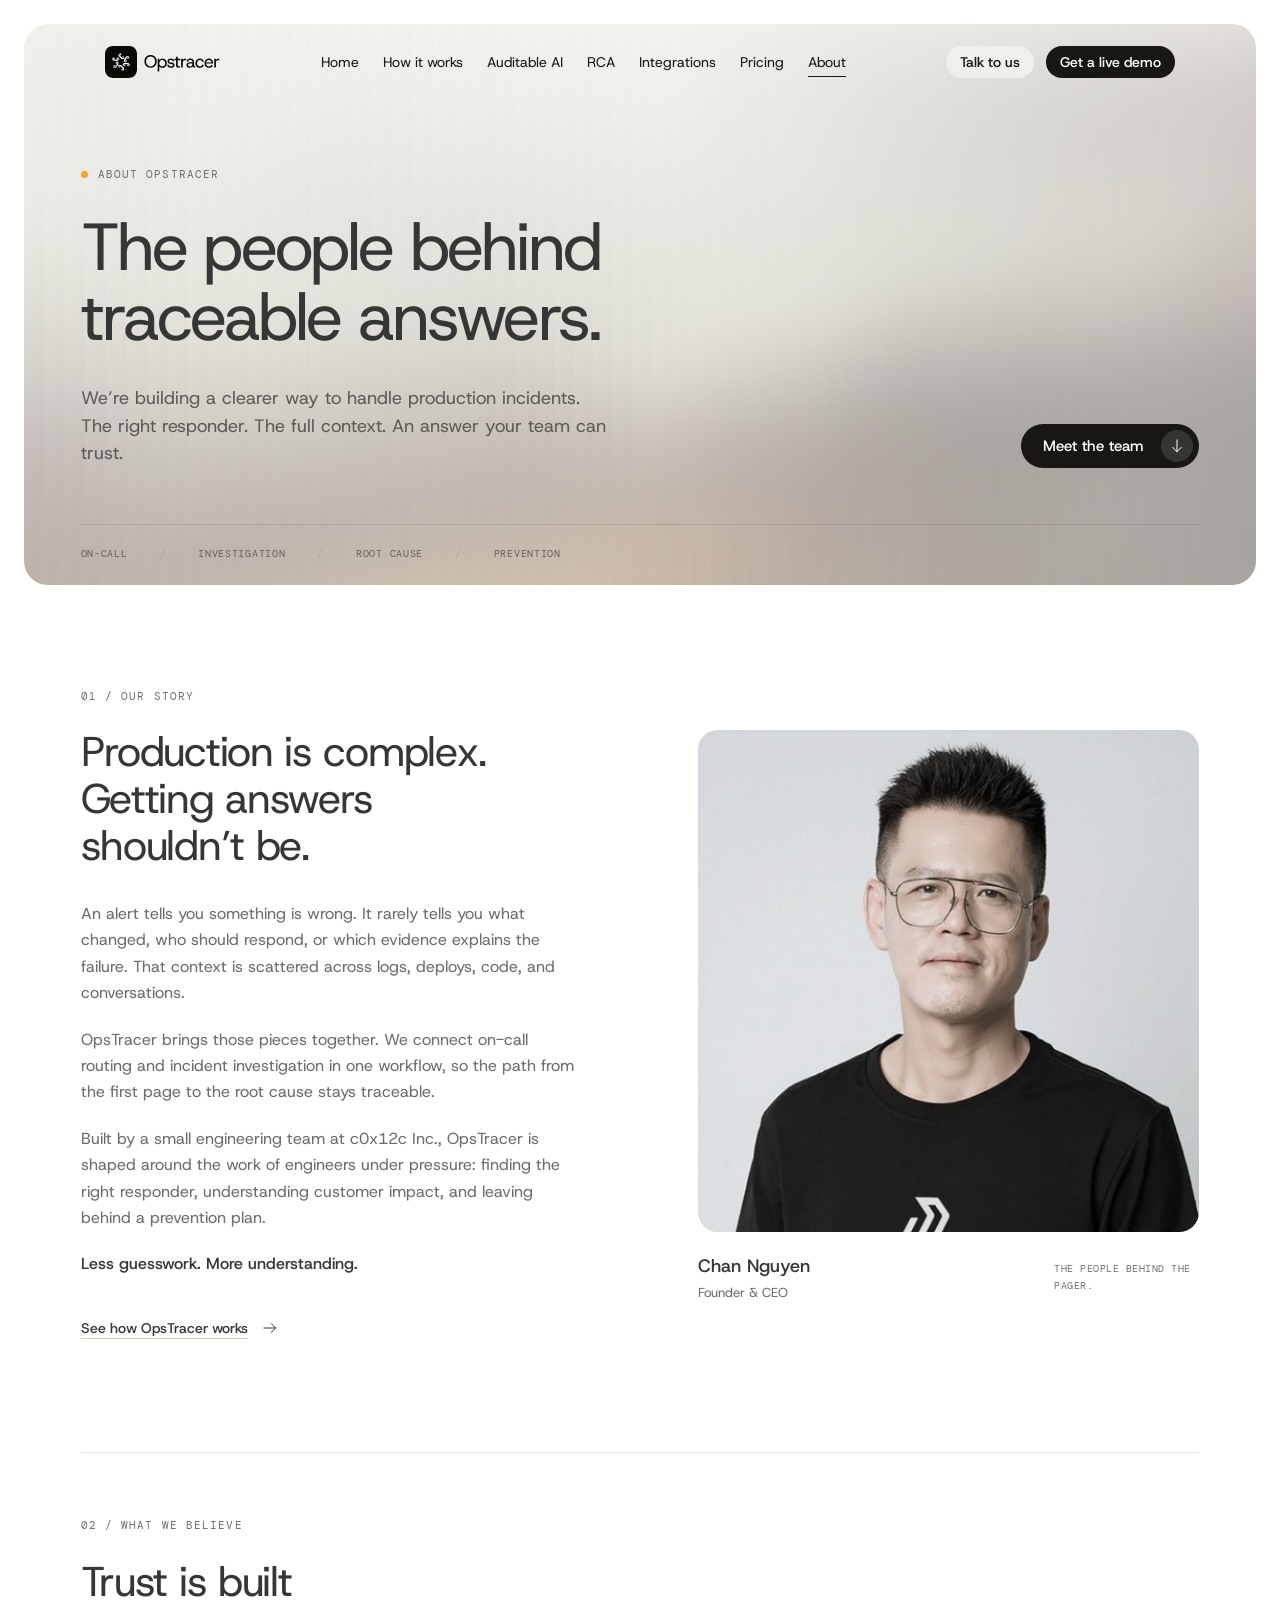
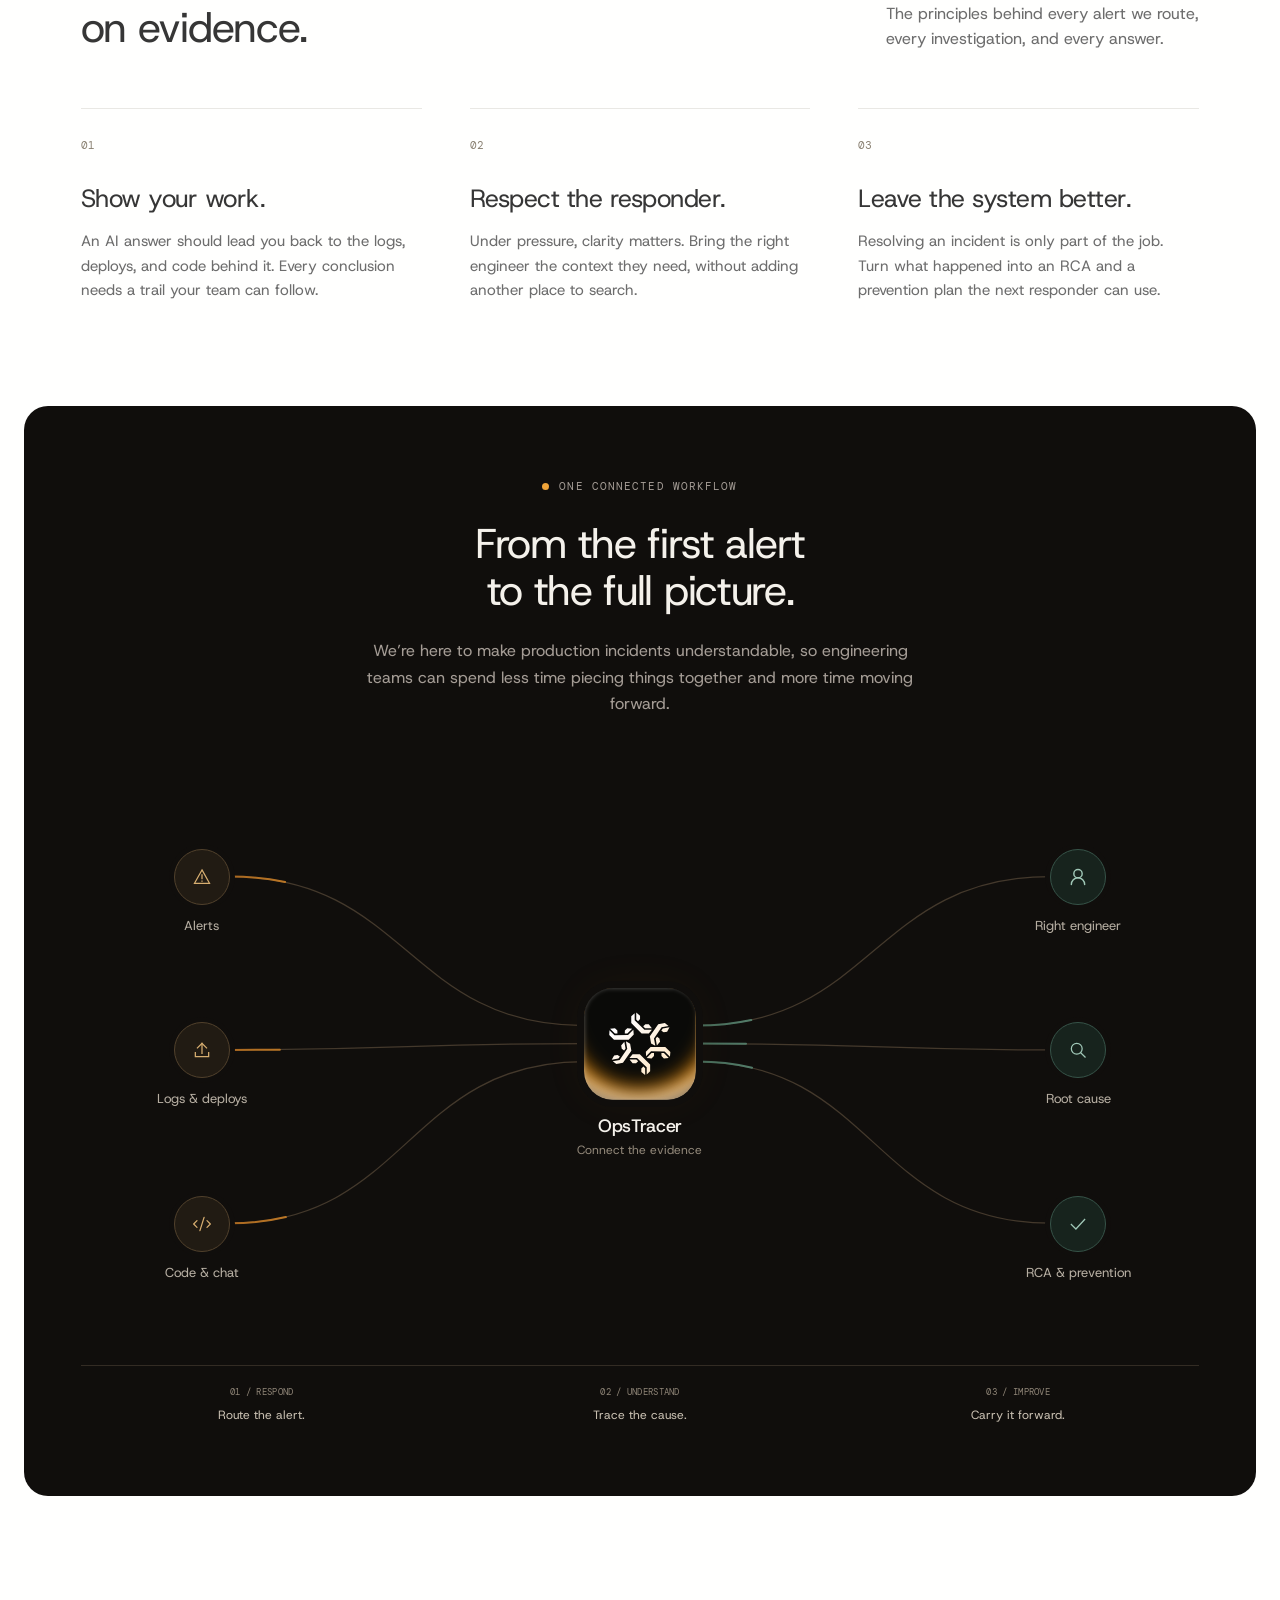
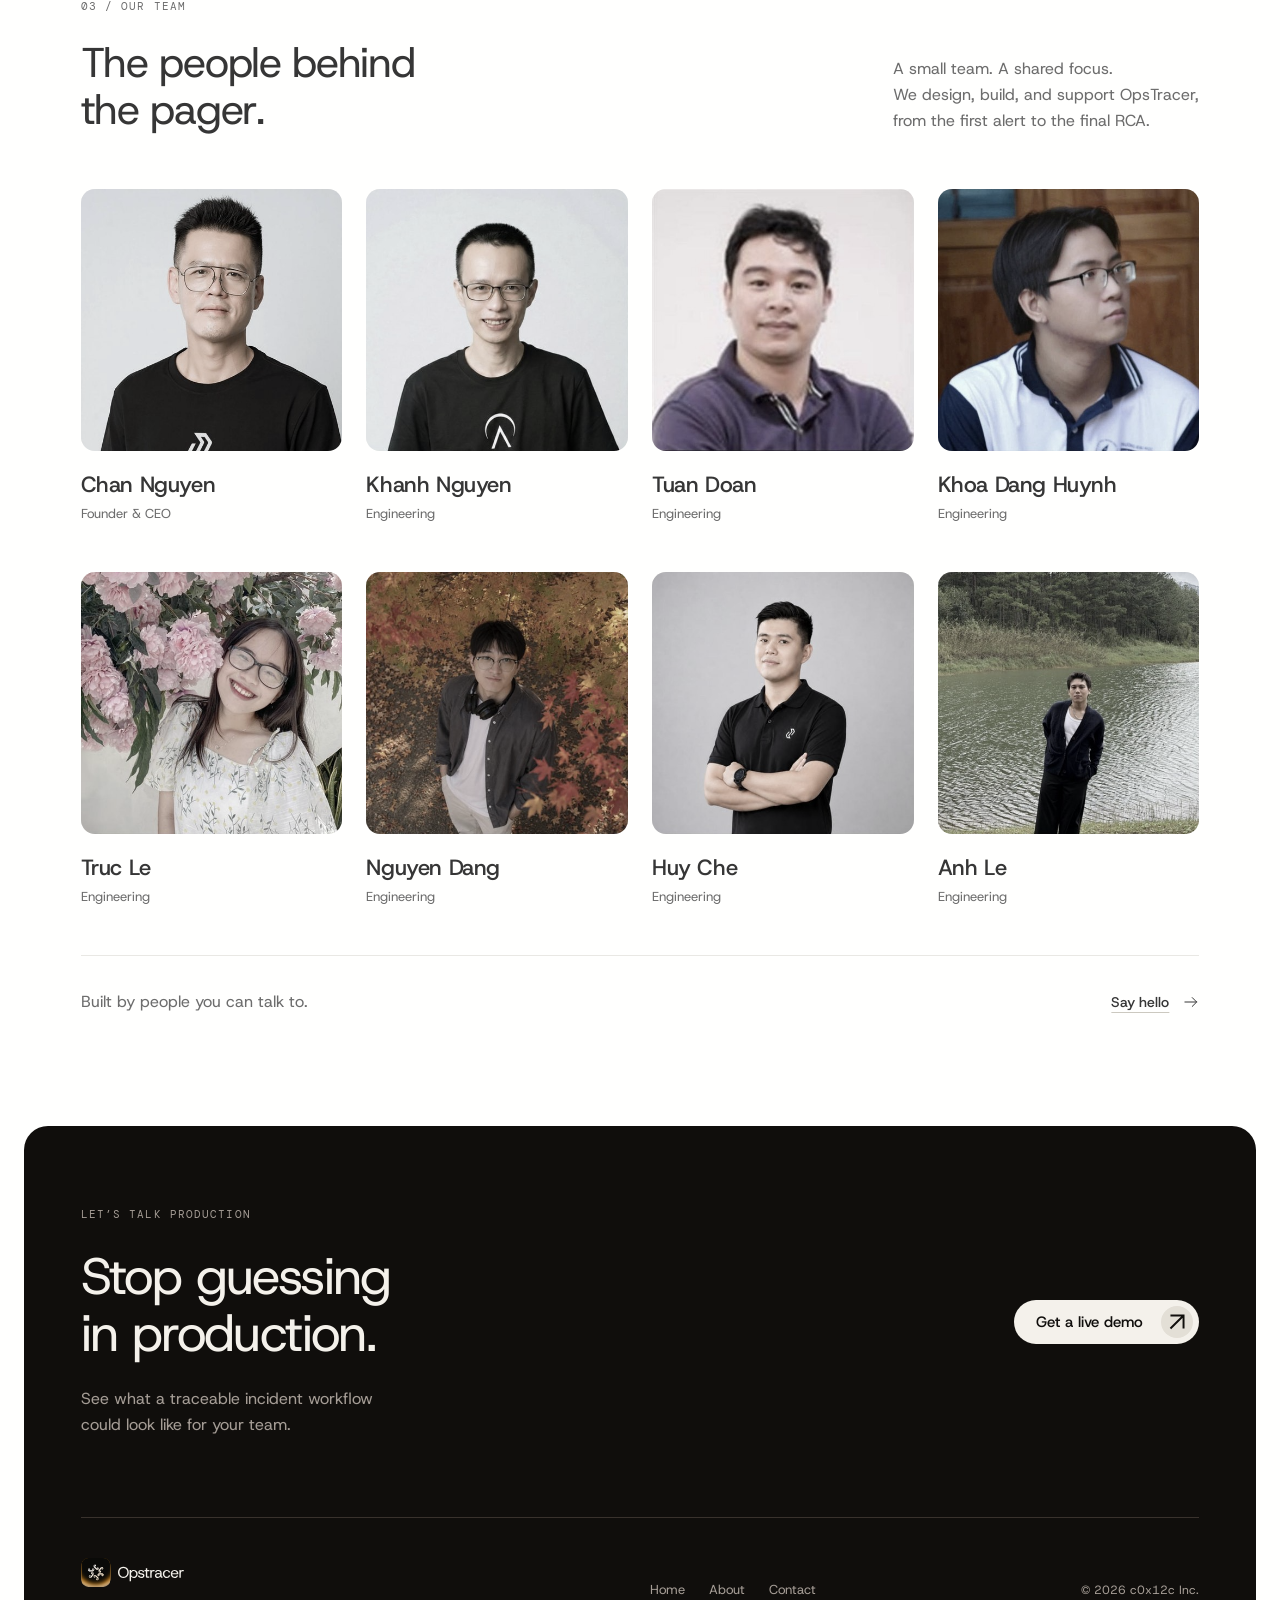
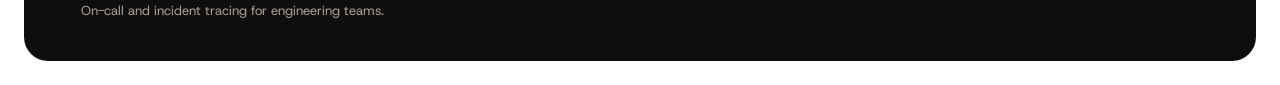
==== about/index.html @ b1f637d2 "Add about us page" ====
<!doctype html>
<html lang="en">
<head>
  <meta charset="utf-8">
  <meta name="viewport" content="width=device-width, initial-scale=1">
  <title>About OpsTracer — The people behind traceable answers</title>
  <meta name="description" content="Meet the team building OpsTracer. We bring on-call, incident investigation, and evidence-backed root cause analysis into one traceable workflow.">
  <meta name="theme-color" content="#f4f3ef">
  <link rel="icon" href="../favicon.ico" sizes="any">
  <link rel="apple-touch-icon" href="../assets/favicon-180.png">
  <link rel="preload" href="../assets/fonts/HostGrotesk-Regular.woff2" as="font" type="font/woff2" crossorigin>
  <link rel="preload" href="../assets/fonts/HostGrotesk-Medium.woff2" as="font" type="font/woff2" crossorigin>
  <link rel="stylesheet" href="../assets/about.css">
  <script src="../assets/about.js" defer></script>
</head>
<body>
  <a class="skip-link" href="#main">Skip to content</a>
  <header class="nav">
    <a class="nav-logo" href="../" aria-label="OpsTracer home"><img src="../assets/figma/logo.svg" alt="OpsTracer" width="115" height="32"></a>
    <nav class="nav-links" id="primary-navigation" aria-label="Primary">
      <a href="../">Home</a>
      <a href="../#pillars">How it works</a>
      <a href="../#audit">Auditable AI</a>
      <a href="../#evidence">RCA</a>
      <a href="../#integrations">Integrations</a>
      <a href="../#pricing">Pricing</a>
      <a href="./" aria-current="page">About</a>
    </nav>
    <div class="nav-actions">
      <a class="button button-small button-secondary nav-contact" href="mailto:hello@opstracer.ai">Talk to us</a>
      <a class="button button-small button-primary" href="https://calendly.com/channguyen" target="_blank" rel="noopener">Get a live demo</a>
      <button class="menu-toggle" type="button" aria-label="Open navigation" aria-expanded="false" aria-controls="primary-navigation"><span class="icon icon-menu" aria-hidden="true"></span></button>
    </div>
  </header>

  <main id="main">
    <section class="about-hero" aria-labelledby="hero-heading">
      <div class="hero-content container">
        <p class="eyebrow"><span class="signal-dot" aria-hidden="true"></span> About OpsTracer</p>
        <h1 id="hero-heading">The people behind<br>traceable answers.</h1>
        <div class="hero-bottom">
          <p>We’re building a clearer way to handle production incidents. The right responder. The full context. An answer your team can trust.</p>
          <a class="button button-primary button-arrow" href="#team">Meet the team<span class="arrow-disc"><span class="icon icon-arrow-down" aria-hidden="true"></span></span></a>
        </div>
        <div class="hero-index" aria-label="Our focus"><span>On-call</span><span>Investigation</span><span>Root cause</span><span>Prevention</span></div>
      </div>
    </section>

    <section class="story container" id="story" aria-labelledby="story-heading">
      <div class="story-copy">
        <p class="eyebrow">01 / Our story</p>
        <h2 id="story-heading">Production is complex.<br> Getting answers<br> shouldn’t be.</h2>
        <div class="prose">
          <p>An alert tells you something is wrong. It rarely tells you what changed, who should respond, or which evidence explains the failure. That context is scattered across logs, deploys, code, and conversations.</p>
          <p>OpsTracer brings those pieces together. We connect on-call routing and incident investigation in one workflow, so the path from the first page to the root cause stays traceable.</p>
          <p>Built by a small engineering team at <span class="company-name">c0x12c Inc.</span>, OpsTracer is shaped around the work of engineers under pressure: finding the right responder, understanding customer impact, and leaving behind a prevention plan.</p>
          <p class="story-signoff">Less guesswork. More understanding.</p>
        </div>
        <a class="text-link" href="../#pillars">See how OpsTracer works<span class="icon icon-arrow-right" aria-hidden="true"></span></a>
      </div>
      <figure class="founder">
        <div class="founder-image"><img src="../assets/team/chan-nguyen.jpg" alt="Chan Nguyen, founder and CEO of OpsTracer" width="480" height="480" decoding="async"></div>
        <figcaption><div><strong>Chan Nguyen</strong><span>Founder &amp; CEO</span></div><span class="founder-label">The people behind the pager.</span></figcaption>
      </figure>
    </section>

    <section class="beliefs container" aria-labelledby="beliefs-heading">
      <div class="section-heading">
        <div><p class="eyebrow">02 / What we believe</p><h2 id="beliefs-heading">Trust is built<br>on evidence.</h2></div>
        <p>The principles behind every alert we route,<br class="desktop-break"> every investigation, and every answer.</p>
      </div>
      <ol class="principles">
        <li><span class="principle-number">01</span><h3>Show your work.</h3><p>An AI answer should lead you back to the logs, deploys, and code behind it. Every conclusion needs a trail your team can follow.</p></li>
        <li><span class="principle-number">02</span><h3>Respect the responder.</h3><p>Under pressure, clarity matters. Bring the right engineer the context they need, without adding another place to search.</p></li>
        <li><span class="principle-number">03</span><h3>Leave the system better.</h3><p>Resolving an incident is only part of the job. Turn what happened into an RCA and a prevention plan the next responder can use.</p></li>
      </ol>
    </section>

    <section class="mission" id="workflow" aria-labelledby="mission-heading">
      <div class="mission-inner container">
        <div class="mission-copy"><p class="eyebrow"><span class="signal-dot" aria-hidden="true"></span> One connected workflow</p><h2 id="mission-heading">From the first alert<br>to the full picture.</h2><p>We’re here to make production incidents understandable, so engineering teams can spend less time piecing things together and more time moving forward.</p></div>
        <figure class="beam-diagram" aria-label="Signals flow through OpsTracer to the right engineer, root cause, and prevention plan">
          <div class="beam-network">
            <svg class="beam-connections" viewBox="0 0 420 320" preserveAspectRatio="none" fill="none" aria-hidden="true">
              <defs><linearGradient id="beam-amber"><stop stop-color="#a96820"/><stop offset=".65" stop-color="#f0a439"/><stop offset="1" stop-color="#ffe1ab"/></linearGradient><linearGradient id="beam-green"><stop stop-color="#436857"/><stop offset=".65" stop-color="#86bca3"/><stop offset="1" stop-color="#c1e4d4"/></linearGradient></defs>
              <g class="beam-paths"><path class="beam-line" d="M55 54 C132 54 132 142 166 142"/><path class="beam-line" d="M55 160 H166"/><path class="beam-line" d="M55 266 C132 266 132 178 166 178"/><path class="beam-line" d="M254 142 C288 142 288 54 365 54"/><path class="beam-line" d="M254 160 H365"/><path class="beam-line" d="M254 178 C288 178 288 266 365 266"/></g>
            </svg>
            <div class="beam-endpoint beam-input beam-row-1"><span class="beam-node" data-beam-node="alert"><span class="icon icon-alert" aria-hidden="true"></span></span><span>Alerts</span></div>
            <div class="beam-endpoint beam-input beam-row-2"><span class="beam-node" data-beam-node="evidence"><span class="icon icon-deploy" aria-hidden="true"></span></span><span>Logs &amp; deploys</span></div>
            <div class="beam-endpoint beam-input beam-row-3"><span class="beam-node" data-beam-node="context"><span class="icon icon-code" aria-hidden="true"></span></span><span>Code &amp; chat</span></div>
            <div class="beam-hub"><img data-beam-node="hub" src="../assets/vertical.svg" alt="" width="88" height="88"><span>OpsTracer</span><small>Connect the evidence</small></div>
            <div class="beam-endpoint beam-output beam-row-1"><span class="beam-node" data-beam-node="responder"><span class="icon icon-responder" aria-hidden="true"></span></span><span>Right engineer</span></div>
            <div class="beam-endpoint beam-output beam-row-2"><span class="beam-node" data-beam-node="cause"><span class="icon icon-search" aria-hidden="true"></span></span><span>Root cause</span></div>
            <div class="beam-endpoint beam-output beam-row-3"><span class="beam-node" data-beam-node="prevention"><span class="icon icon-check" aria-hidden="true"></span></span><span>RCA &amp; prevention</span></div>
          </div>
          <figcaption class="beam-caption"><span><small>01 / Respond</small>Route the alert.</span><span><small>02 / Understand</small>Trace the cause.</span><span><small>03 / Improve</small>Carry it forward.</span></figcaption>
        </figure>
      </div>
    </section>

    <section class="team container" id="team" aria-labelledby="team-heading">
      <div class="section-heading">
        <div><p class="eyebrow">03 / Our team</p><h2 id="team-heading">The people behind<br>the pager.</h2></div>
        <p>A small team. A shared focus.<br>We design, build, and support OpsTracer,<br class="desktop-break"> from the first alert to the final RCA.</p>
      </div>
      <ul class="team-grid">
        <li class="teammate"><div class="portrait"><img src="../assets/team/chan-nguyen.jpg" alt="Chan Nguyen" width="480" height="480" loading="lazy" decoding="async"></div><h3>Chan Nguyen</h3><p>Founder &amp; CEO</p></li>
        <li class="teammate"><div class="portrait"><img src="../assets/team/khanh-nguyen.jpg" alt="Khanh Nguyen" width="480" height="480" loading="lazy" decoding="async"></div><h3>Khanh Nguyen</h3><p>Engineering</p></li>
        <li class="teammate"><div class="portrait"><img src="../assets/team/tuan-doan.jpg" alt="Tuan Doan" width="480" height="480" loading="lazy" decoding="async"></div><h3>Tuan Doan</h3><p>Engineering</p></li>
        <li class="teammate"><div class="portrait"><img src="../assets/team/khoa-dang-huynh.jpg" alt="Khoa Dang Huynh" width="480" height="480" loading="lazy" decoding="async"></div><h3>Khoa Dang Huynh</h3><p>Engineering</p></li>
        <li class="teammate"><div class="portrait"><img src="../assets/team/truc-le.jpg" alt="Truc Le" width="480" height="480" loading="lazy" decoding="async"></div><h3>Truc Le</h3><p>Engineering</p></li>
        <li class="teammate"><div class="portrait"><img src="../assets/team/nguyen-dang.jpg" alt="Nguyen Dang" width="480" height="480" loading="lazy" decoding="async"></div><h3>Nguyen Dang</h3><p>Engineering</p></li>
        <li class="teammate"><div class="portrait"><img src="../assets/team/huy-che.jpg" alt="Huy Che" width="480" height="480" loading="lazy" decoding="async"></div><h3>Huy Che</h3><p>Engineering</p></li>
        <li class="teammate"><div class="portrait"><img src="../assets/team/anh-le.jpg" alt="Anh Le" width="480" height="480" loading="lazy" decoding="async"></div><h3>Anh Le</h3><p>Engineering</p></li>
      </ul>
      <div class="team-note"><p>Built by people you can talk to.</p><a class="text-link" href="mailto:hello@opstracer.ai">Say hello<span class="icon icon-arrow-right" aria-hidden="true"></span></a></div>
    </section>

    <div class="end">
      <section class="cta container" aria-labelledby="cta-heading"><div><p class="eyebrow">Let’s talk production</p><h2 id="cta-heading">Stop guessing<br>in production.</h2><p>See what a traceable incident workflow<br class="desktop-break"> could look like for your team.</p></div><a class="button button-light button-arrow" href="https://calendly.com/channguyen" target="_blank" rel="noopener">Get a live demo<span class="arrow-disc"><span class="icon icon-arrow-diagonal" aria-hidden="true"></span></span></a></section>
      <footer class="footer container"><div class="footer-brand"><a href="../" aria-label="OpsTracer home"><img src="../assets/logo-horizontal.svg" alt="OpsTracer" width="104" height="29" loading="lazy"></a><p>On-call and incident tracing for engineering teams.</p></div><nav aria-label="Footer"><a href="../">Home</a><a href="./" aria-current="page">About</a><a href="mailto:hello@opstracer.ai">Contact</a></nav><p class="copyright">&copy; 2026 <span class="company-name">c0x12c Inc.</span></p></footer>
    </div>
  </main>
</body>
</html>
---- assets/about.css ----
@font-face{font-family:"Host Grotesk";src:url(fonts/HostGrotesk-Regular.woff2) format("woff2");font-weight:400;font-display:swap}
@font-face{font-family:"Host Grotesk";src:url(fonts/HostGrotesk-Medium.woff2) format("woff2");font-weight:500;font-display:swap}
@font-face{font-family:"Host Grotesk";src:url(fonts/HostGrotesk-SemiBold.woff2) format("woff2");font-weight:600 700;font-display:swap}
@font-face{font-family:"DM Mono";src:url(fonts/DMMono-Regular.woff2) format("woff2");font-weight:400;font-display:swap}
:root{--ink:#181714;--text:#363636;--muted:#6d6d6d;--line:#e9e8e4;--paper:#fffffe;--warm:#f4f3ef;--amber:#f0a439;--dark:#100e0c;--dark-line:#39322d;--dark-text:#f4f1eb;--dark-muted:#a49c95;--sans:"Host Grotesk",system-ui,sans-serif;--mono:"DM Mono",ui-monospace,monospace;--space-sm:16px;--space-md:24px;--space-lg:48px;--space-section:clamp(80px,8vw,144px);--gutter:clamp(24px,6.3vw,120px)}
*,*::before,*::after{box-sizing:border-box}
html{scroll-behavior:smooth;scroll-padding-top:112px;-webkit-text-size-adjust:100%}
body{margin:0;background:var(--paper);color:var(--text);font-family:var(--sans);-webkit-font-smoothing:antialiased}
h1,h2,h3,p,ul,ol,figure{margin:0;padding:0}
ul,ol{list-style:none}
a{color:inherit;text-decoration:none}
button{font:inherit;color:inherit;cursor:pointer}
img{display:block;max-width:100%}
::selection{background:#f8d498;color:var(--ink)}
:focus-visible{outline:2px solid var(--amber);outline-offset:4px}
.skip-link{position:fixed;z-index:100;top:8px;left:24px;padding:12px 20px;background:var(--paper);transform:translateY(-180%)}
.skip-link:focus{transform:none}
.container{width:min(1512px,calc(100% - var(--gutter)*2));margin-inline:auto}
.nav{position:fixed;z-index:50;top:31px;left:0;right:0;height:62px;padding:15px max(8.177vw,calc((100vw - 1606px)/2));display:flex;align-items:center;justify-content:space-between;gap:24px;border-bottom:1px solid transparent;transition:top .3s,background-color .3s,border-color .3s}
.nav.is-scrolled{top:0;background:rgba(255,255,254,.95);border-color:var(--line)}
.nav-logo{flex-shrink:0}
.nav-logo img{width:115px;height:32px}
.nav-links{display:flex;align-items:center;gap:24px;white-space:nowrap;font-size:14px;color:var(--ink)}
.nav-links a{position:relative;padding-block:8px}
.nav-links a::after{content:"";position:absolute;left:0;right:0;bottom:2px;height:1px;background:currentColor;transform:scaleX(0);transform-origin:left;transition:transform .2s}
.nav-links a:hover::after,.nav-links a[aria-current]::after{transform:scaleX(1)}
.nav-actions{display:flex;align-items:center;gap:12px}
.button{display:inline-flex;align-items:center;justify-content:center;min-height:44px;padding:0 22px;border-radius:100px;font-size:15px;font-weight:500;white-space:nowrap;transition:background-color .2s,color .2s}
.button-small{min-height:32px;padding:8px 14px;font-size:14px;line-height:1}
.button-primary{background:var(--ink);color:var(--paper)}
.button-primary:hover{background:#393731}
.button-secondary{background:#f0efeb;color:var(--ink)}
.button-secondary:hover{background:#e3e1db}
.button-light{background:var(--dark-text);color:var(--dark)}
.button-light:hover{background:#e2dcd0}
.button-arrow{gap:18px;padding:6px 6px 6px 22px}
.arrow-disc{display:grid;place-items:center;width:32px;height:32px;border-radius:50%;background:rgba(255,255,254,.13)}
.button-light .arrow-disc{background:#e3dfd6}
.icon{display:inline-block;width:16px;height:16px;background:currentColor;mask:var(--icon) center/contain no-repeat;flex-shrink:0}
.icon-arrow-down{--icon:url(icons/arrow-down.svg)}
.icon-arrow-right{--icon:url(icons/arrow-right.svg)}
.icon-arrow-diagonal{--icon:url(figma/arrow-up-right.svg)}
.icon-menu{--icon:url(icons/menu.svg)}
.icon-close{--icon:url(icons/close.svg)}
.icon-alert{--icon:url(icons/alert.svg)}
.icon-search{--icon:url(icons/search.svg)}
.icon-check{--icon:url(icons/check.svg)}
.icon-replay{--icon:url(figma/pl-retry.svg)}
.icon-logs{--icon:url(figma/p2-logs.svg)}
.icon-deploy{--icon:url(icons/deploy.svg)}
.icon-code{--icon:url(figma/p2-code.svg)}
.icon-chat{--icon:url(icons/chat.svg)}
.menu-toggle{display:none;border:1px solid var(--line);background:var(--paper);border-radius:50%;width:40px;height:40px;align-items:center;justify-content:center}
.about-hero{position:relative;isolation:isolate;margin:24px 24px 0;border-radius:24px;overflow:hidden;background:var(--warm)}
.about-hero::before{content:"";position:absolute;inset:0;z-index:-1;background:url(figma/hero-bg.jpg) center 65%/cover no-repeat;opacity:.38}
.hero-content{width:min(1512px,calc(100% - (var(--gutter) - 24px)*2));padding-top:clamp(142px,11vw,200px)}
.eyebrow{display:flex;align-items:center;gap:10px;font:400 11px/1.6 var(--mono);letter-spacing:1.1px;text-transform:uppercase;color:var(--muted)}
.signal-dot{width:7px;height:7px;border-radius:50%;background:var(--amber);flex-shrink:0}
h1{margin-top:28px;font-size:clamp(48px,5.2vw,86px);font-weight:400;line-height:1.06;letter-spacing:-2.8px;color:var(--text)}
.hero-bottom{display:flex;align-items:flex-end;justify-content:space-between;gap:48px;margin-top:32px;padding-bottom:56px}
.hero-bottom>p{max-width:535px;font-size:18px;line-height:1.55;color:#5c5b56}
.hero-index{display:flex;gap:32px;padding:22px 0 24px;border-top:1px solid rgba(70,66,58,.14);font:400 10px/1.4 var(--mono);letter-spacing:.7px;text-transform:uppercase;color:#62615a}
.hero-index span+span::before{content:"/";margin-right:32px;color:#aaa79f}
h2{font-size:clamp(36px,3.25vw,55px);font-weight:400;line-height:1.12;letter-spacing:-1.3px;color:var(--text)}
.story{display:grid;grid-template-columns:1fr 1fr;align-items:start;gap:clamp(48px,9vw,164px);padding-block:var(--space-section)}
.story h2{margin-top:24px}
.prose{display:flex;flex-direction:column;gap:20px;margin-top:32px;max-width:55ch;font-size:16px;line-height:1.65;color:var(--muted)}
.company-name{font-variant-ligatures:none;font-feature-settings:"calt" 0,"liga" 0}
.prose .story-signoff{color:var(--text);font-weight:500}
.text-link{display:inline-flex;align-items:center;gap:14px;font-size:14px;font-weight:500;min-height:44px;text-decoration:underline;text-underline-offset:5px;text-decoration-color:#ccc9c0;transition:text-decoration-color .2s}
.text-link:hover{text-decoration-color:var(--ink)}
.story-copy>.text-link{margin-top:28px}
.founder{padding-top:42px}
.founder-image{position:relative;aspect-ratio:1;border-radius:20px;overflow:hidden;background:#e7e8e5}
.founder-image img{width:100%;height:100%;object-fit:cover;filter:saturate(.6)}
.founder figcaption{display:flex;align-items:center;justify-content:space-between;gap:20px;margin-top:22px}
.founder strong{display:block;font-size:18px;font-weight:500}
.founder figcaption div>span{display:block;margin-top:6px;font-size:13px;color:var(--muted)}
.founder-label{max-width:145px;font:400 10px/1.7 var(--mono);text-transform:uppercase;letter-spacing:.5px;color:var(--muted)}
.beliefs{padding-bottom:var(--space-section);border-top:1px solid var(--line);padding-top:64px}
.section-heading{display:flex;align-items:flex-end;justify-content:space-between;gap:48px}
.section-heading h2{margin-top:24px}
.section-heading>p{max-width:420px;font-size:16px;line-height:1.6;color:var(--muted)}
.principles{display:grid;grid-template-columns:repeat(3,minmax(0,1fr));gap:48px;margin-top:56px}
.principles li{border-top:1px solid var(--line);padding-top:24px}
.principle-number{font:400 11px/1.4 var(--mono);color:#8a8172}
.principles h3{margin-top:28px;font-size:25px;font-weight:400;letter-spacing:-.5px}
.principles p{margin-top:14px;max-width:36ch;font-size:15px;line-height:1.65;color:var(--muted)}
.mission{margin:0 24px;border-radius:24px;background:var(--dark);color:var(--dark-text);overflow:hidden}
.mission-inner{width:min(1512px,calc(100% - (var(--gutter) - 24px)*2));display:grid;grid-template-columns:minmax(0,1fr);justify-items:center;gap:48px;padding-block:72px}
.mission-copy{width:min(100%,640px);text-align:center}
.mission .eyebrow{justify-content:center;color:var(--dark-muted)}
.mission h2{margin-top:26px;color:var(--dark-text)}
.mission-copy>p:last-child{margin:24px auto 0;max-width:58ch;font-size:16px;line-height:1.65;color:var(--dark-muted)}
/* Connected signal paths, inspired by the Animated Beam layout. */
.icon-responder{--icon:url(figma/pl-user-2.svg)}
.beam-diagram{width:100%;min-width:0;margin:0 auto}
.beam-network{position:relative;isolation:isolate;display:grid;grid-template-columns:.65fr 1.7fr .65fr;grid-template-rows:repeat(3,1fr);align-items:center;height:600px;padding-block:40px}
.beam-connections{position:absolute;inset:0;width:100%;height:100%;z-index:-1;overflow:visible}
.beam-line{stroke:#44392c;stroke-width:1.25;vector-effect:non-scaling-stroke}
.beam-flow{stroke:url(#beam-amber);stroke-width:2;stroke-linecap:round;stroke-dasharray:14 86;vector-effect:non-scaling-stroke;animation:beam-travel 5s linear infinite;animation-play-state:paused}
.beam-flow.is-output{stroke:url(#beam-green)}
.beam-diagram.is-running .beam-flow{animation-play-state:running}
.beam-endpoint{display:flex;flex-direction:column;align-items:center;gap:12px;min-width:0;font-size:13px;line-height:1.4;color:#b6aea2;text-align:center;position:relative}
.beam-input{grid-column:1}.beam-output{grid-column:3}.beam-row-1{grid-row:1}.beam-row-2{grid-row:2}.beam-row-3{grid-row:3}
.beam-node{display:grid;place-items:center;width:56px;height:56px;border:1px solid #51412c;border-radius:50%;background:#211b13;color:#d7ae70;box-shadow:0 0 0 5px var(--dark)}
.beam-node .icon{width:20px;height:20px}
.beam-output .beam-node{border-color:#365348;background:#17231d;color:#a0c8b7}
.beam-hub{grid-column:2;grid-row:2;display:flex;flex-direction:column;align-items:center;position:relative;text-align:center;align-self:center;transform:translateY(8px)}
.beam-hub img{width:112px;height:112px;border-radius:29px;box-shadow:0 0 0 7px var(--dark),0 0 45px #bf721012}
.beam-hub>span{margin-top:14px;font-size:18px;font-weight:500;letter-spacing:-.3px;color:var(--dark-text)}
.beam-hub small{margin-top:4px;font-size:12px;line-height:1.4;color:#8f8577}
.beam-caption{display:grid;grid-template-columns:repeat(3,1fr);gap:16px;padding-top:20px;border-top:1px solid #332c24;font-size:12px;line-height:1.5;text-align:center;color:#c7beb0}
.beam-caption small{display:block;margin-bottom:7px;font:400 9px/1.4 var(--mono);text-transform:uppercase;letter-spacing:.3px;color:#8f8577}
@keyframes beam-travel{from{stroke-dashoffset:100}to{stroke-dashoffset:0}}

.team{padding-block:var(--space-section)}
.team-grid{display:grid;grid-template-columns:repeat(4,minmax(0,1fr));gap:48px 24px;margin-top:56px}
.portrait{aspect-ratio:1;overflow:hidden;border-radius:14px;background:var(--warm)}
.portrait img{width:100%;height:100%;object-fit:cover;filter:saturate(.55);transition:transform .6s cubic-bezier(.22,1,.36,1),filter .4s}
.teammate h3{margin-top:20px;font-size:22px;line-height:1.25;font-weight:500;letter-spacing:-.4px}
.teammate p{margin-top:6px;font-size:13px;line-height:1.5;color:var(--muted)}
@media(hover:hover){.teammate:hover img{transform:scale(1.035);filter:saturate(1)}}
.team-note{margin-top:48px;padding-top:24px;border-top:1px solid var(--line);display:flex;align-items:center;justify-content:space-between;font-size:16px;color:var(--muted)}
.team-note .text-link{color:var(--text)}
.end{margin:0 24px 24px;border-radius:24px;overflow:hidden;background:var(--dark)}
.end .container{width:min(1512px,calc(100% - (var(--gutter) - 24px)*2))}
.cta{display:flex;align-items:center;justify-content:space-between;gap:48px;padding-block:80px;color:var(--dark-text)}
.cta .eyebrow{color:var(--dark-muted)}
.cta h2{margin-top:24px;font-size:clamp(40px,4vw,65px);color:var(--dark-text);letter-spacing:-1.6px}
.cta p:last-child{margin-top:24px;color:var(--dark-muted);font-size:16px;line-height:1.6}
.footer{display:flex;align-items:center;justify-content:space-between;gap:32px;padding-block:40px;border-top:1px solid var(--dark-line);color:var(--dark-muted)}
.footer-brand p{margin-top:14px;font-size:13px;line-height:1.5}
.footer nav{display:flex;gap:24px;font-size:13px}
.footer nav a:hover{color:var(--dark-text)}
.copyright{font-size:12px;white-space:nowrap}
@media(min-width:1500px){.nav-links{position:absolute;left:50%;transform:translateX(-50%)}}
@media(max-width:1199px){.nav{padding-inline:var(--gutter)}.nav-links{gap:16px;font-size:13px}.nav-contact{display:none}.story{gap:48px}.founder-label{display:none}}
@media(max-width:999px){.nav{top:24px}.menu-toggle{display:flex}.nav-links{display:none;position:absolute;top:70px;left:var(--gutter);right:var(--gutter);padding:20px;background:var(--paper);border:1px solid var(--line);border-radius:18px;align-items:stretch;gap:0;box-shadow:0 16px 32px #18171412}.nav-links.is-open{display:flex;flex-direction:column}.nav-links a{padding:13px 8px;font-size:16px}.nav-links a::after{display:none}.nav-links a[aria-current]{color:#935113}.principles{gap:24px}.mission-inner{gap:40px}.team-grid{grid-template-columns:repeat(3,minmax(0,1fr))}.footer{flex-wrap:wrap}.footer-brand{flex:1 1 55%}}
@media(max-width:700px){:root{--gutter:24px;--space-section:72px}html{scroll-padding-top:90px}.about-hero,.mission,.end{margin-inline:12px;border-radius:20px}.about-hero{margin-top:12px}.hero-content,.end .container{width:calc(100% - 40px)}.nav{top:12px;height:64px;padding-inline:32px;gap:12px}.nav-logo img{width:104px;height:auto}.nav-actions{gap:8px}.nav .button{font-size:12px;min-height:36px;padding-inline:12px}.menu-toggle{width:36px;height:36px}.nav-links{left:20px;right:20px}.hero-content{padding-top:130px}.eyebrow{font-size:10px;letter-spacing:.7px}h1{font-size:clamp(40px,9.7vw,66px);letter-spacing:-1.6px;margin-top:24px}.hero-bottom{flex-direction:column;align-items:flex-start;gap:28px;margin-top:24px;padding-bottom:36px}.hero-bottom>p{font-size:16px}.hero-index{gap:12px;justify-content:space-between;flex-wrap:wrap;font-size:9px;letter-spacing:0;padding-block:18px}.hero-index span+span::before{display:none}.story{grid-template-columns:1fr;gap:36px}.story h2 br{display:none}.story h2{max-width:17ch}.prose{margin-top:24px}.founder{padding-top:0;max-width:480px;width:100%}.founder-label{display:block}.founder figcaption{margin-top:16px}.beliefs{padding-top:40px}.section-heading{flex-direction:column;align-items:flex-start;gap:24px}.section-heading h2{margin-top:20px}.desktop-break{display:none}.principles{grid-template-columns:1fr;gap:32px;margin-top:32px}.principles li{display:grid;grid-template-columns:28px 1fr;gap:12px 16px;padding-top:24px}.principle-number{padding-top:7px}.principles h3{margin-top:0;font-size:24px}.principles p{grid-column:2;margin-top:0;max-width:48ch}.mission-inner{width:calc(100% - 24px);grid-template-columns:1fr;gap:40px;padding-block:48px}.mission h2{margin-top:22px}.mission-copy>p:last-child{max-width:48ch}.beam-network{grid-template-columns:1fr 1.1fr 1fr;height:310px;padding-block:24px}.beam-node{width:42px;height:42px}.beam-hub img{width:76px;height:76px;border-radius:20px}.beam-hub>span{margin-top:12px;font-size:15px}.beam-hub small{max-width:9ch;font-size:10px}.beam-endpoint{gap:10px;font-size:10px}.beam-caption{gap:10px;font-size:11px}.beam-caption small{font-size:8px;letter-spacing:0}.team-grid{grid-template-columns:repeat(2,minmax(0,1fr));gap:32px 16px;margin-top:32px}.portrait{border-radius:10px}.teammate h3{font-size:18px;margin-top:14px}.teammate p{font-size:12px}.team-note{margin-top:32px;font-size:14px;gap:16px}.cta{flex-direction:column;align-items:flex-start;gap:32px;padding-block:48px}.cta h2{font-size:44px}.footer{align-items:flex-start;padding-block:32px;gap:24px}.footer-brand{flex-basis:100%}.footer nav{gap:20px}.copyright{margin-left:auto}.end{margin-bottom:12px}}
@media(max-width:359px){.nav{padding-inline:24px}.nav-logo img{width:90px}.nav .button{padding-inline:10px;font-size:11px}.beam-node{width:36px;height:36px}.beam-node .icon{width:17px;height:17px}.beam-hub img{width:64px;height:64px;border-radius:17px}.beam-endpoint{font-size:9px}.beam-hub>span{font-size:13px}.beam-caption{font-size:10px}.team-grid{gap:24px 12px}.teammate h3{font-size:16px}.copyright{margin-left:0}}
@media(prefers-reduced-motion:reduce){html{scroll-behavior:auto}*,*::before,*::after{animation:none!important;transition:none!important}.teammate:hover img{transform:none}.beam-flow{display:none}}
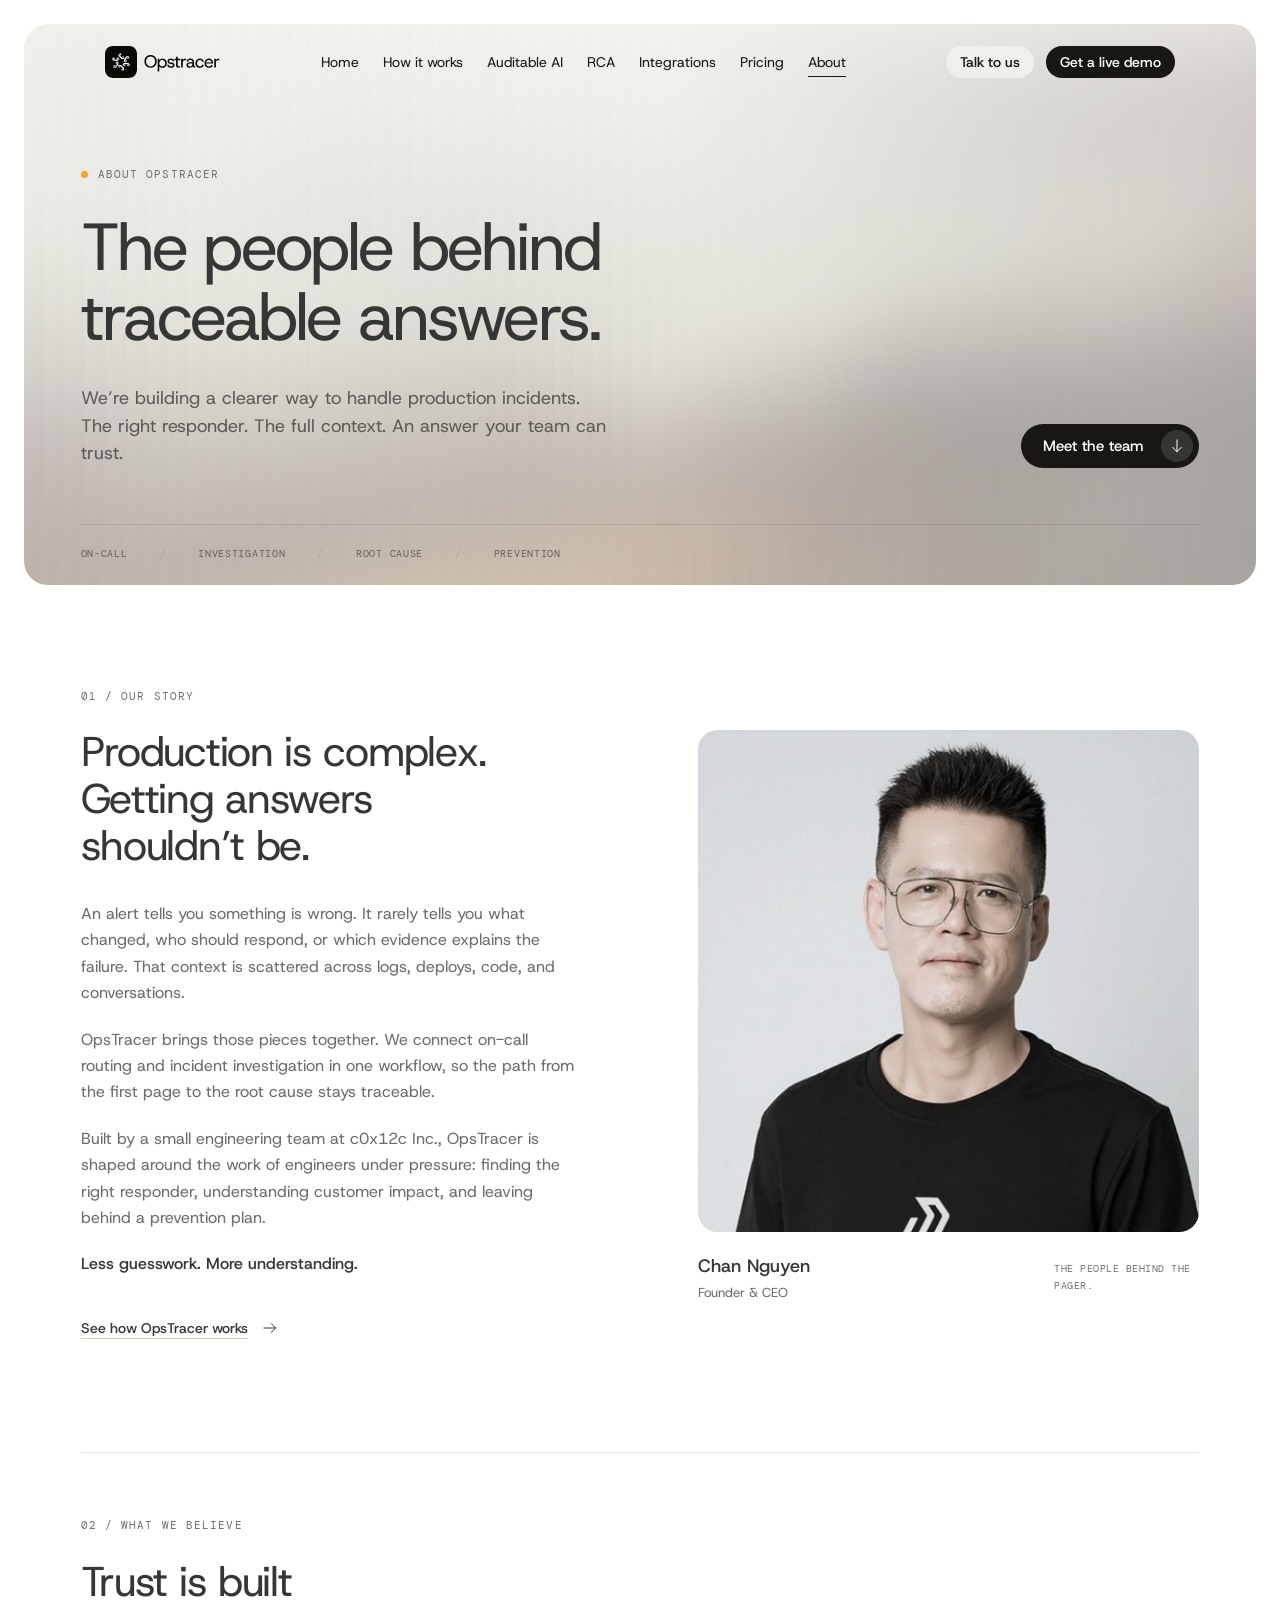
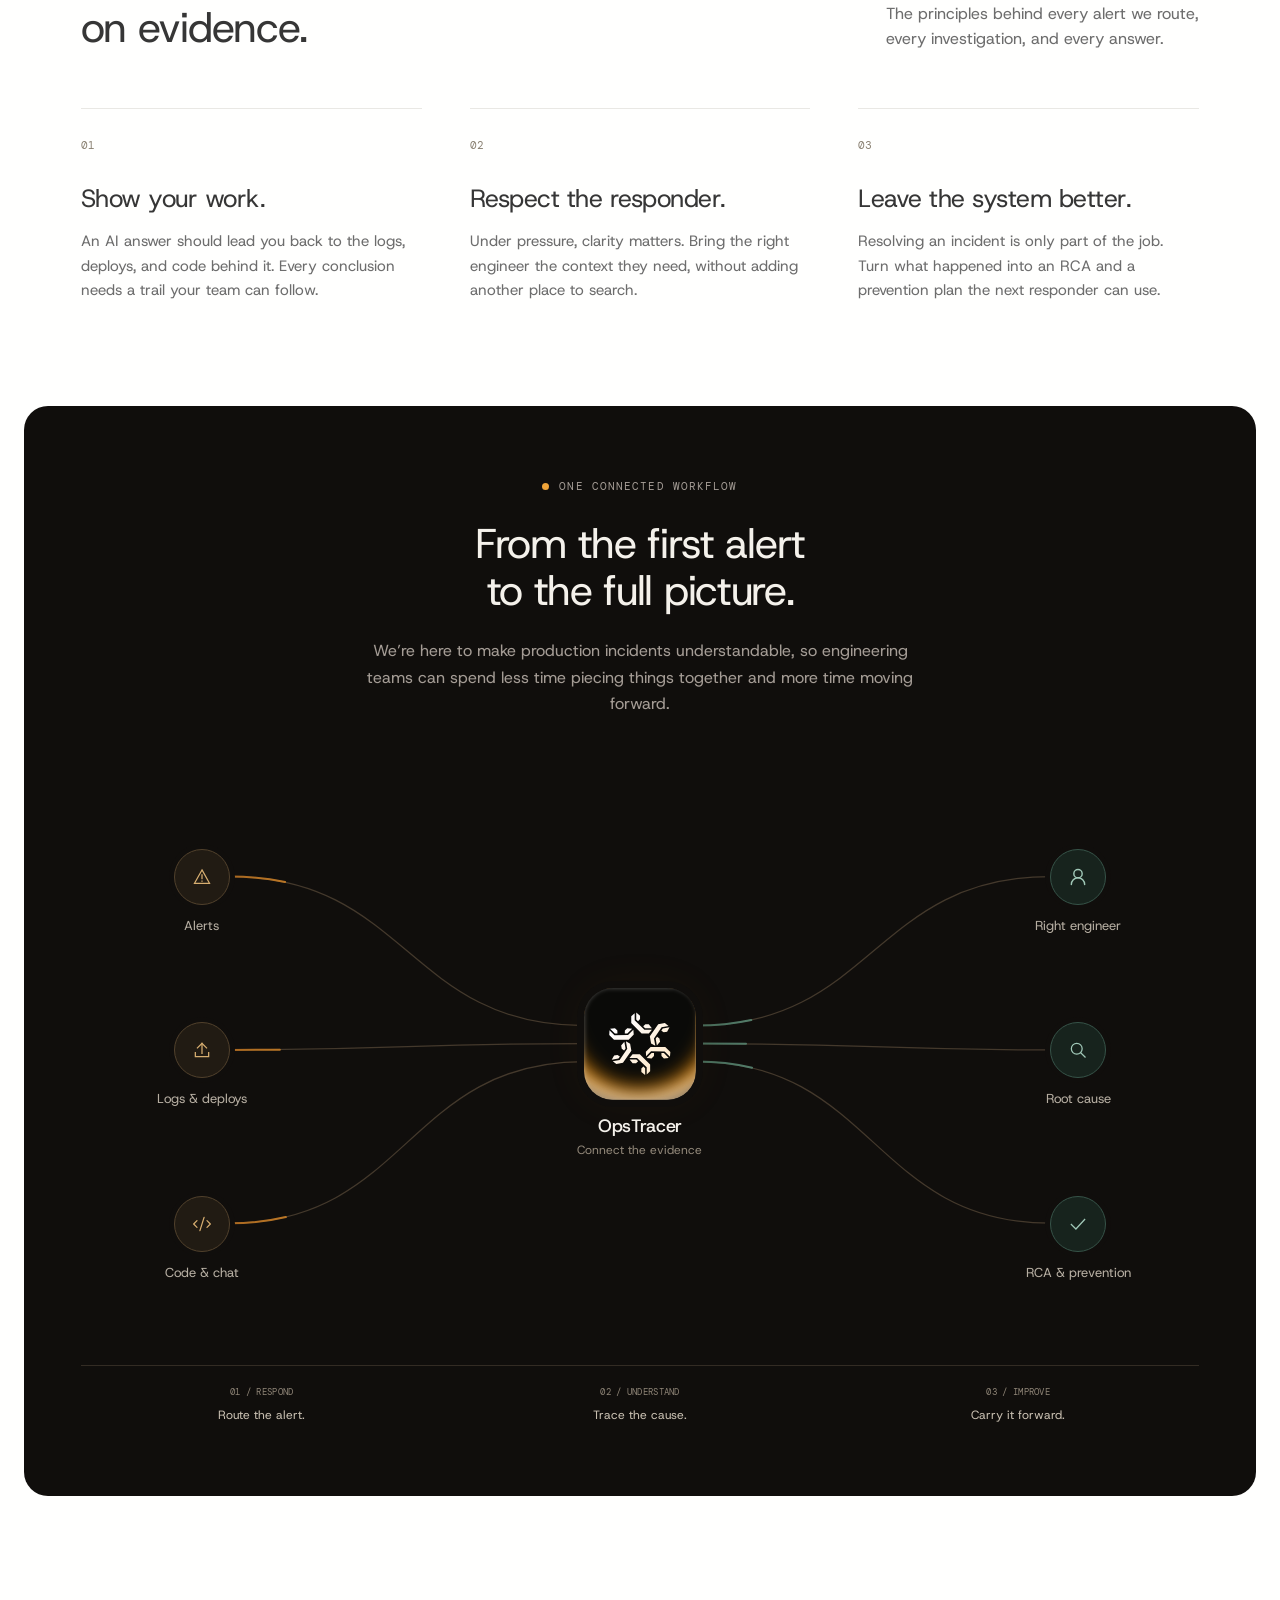
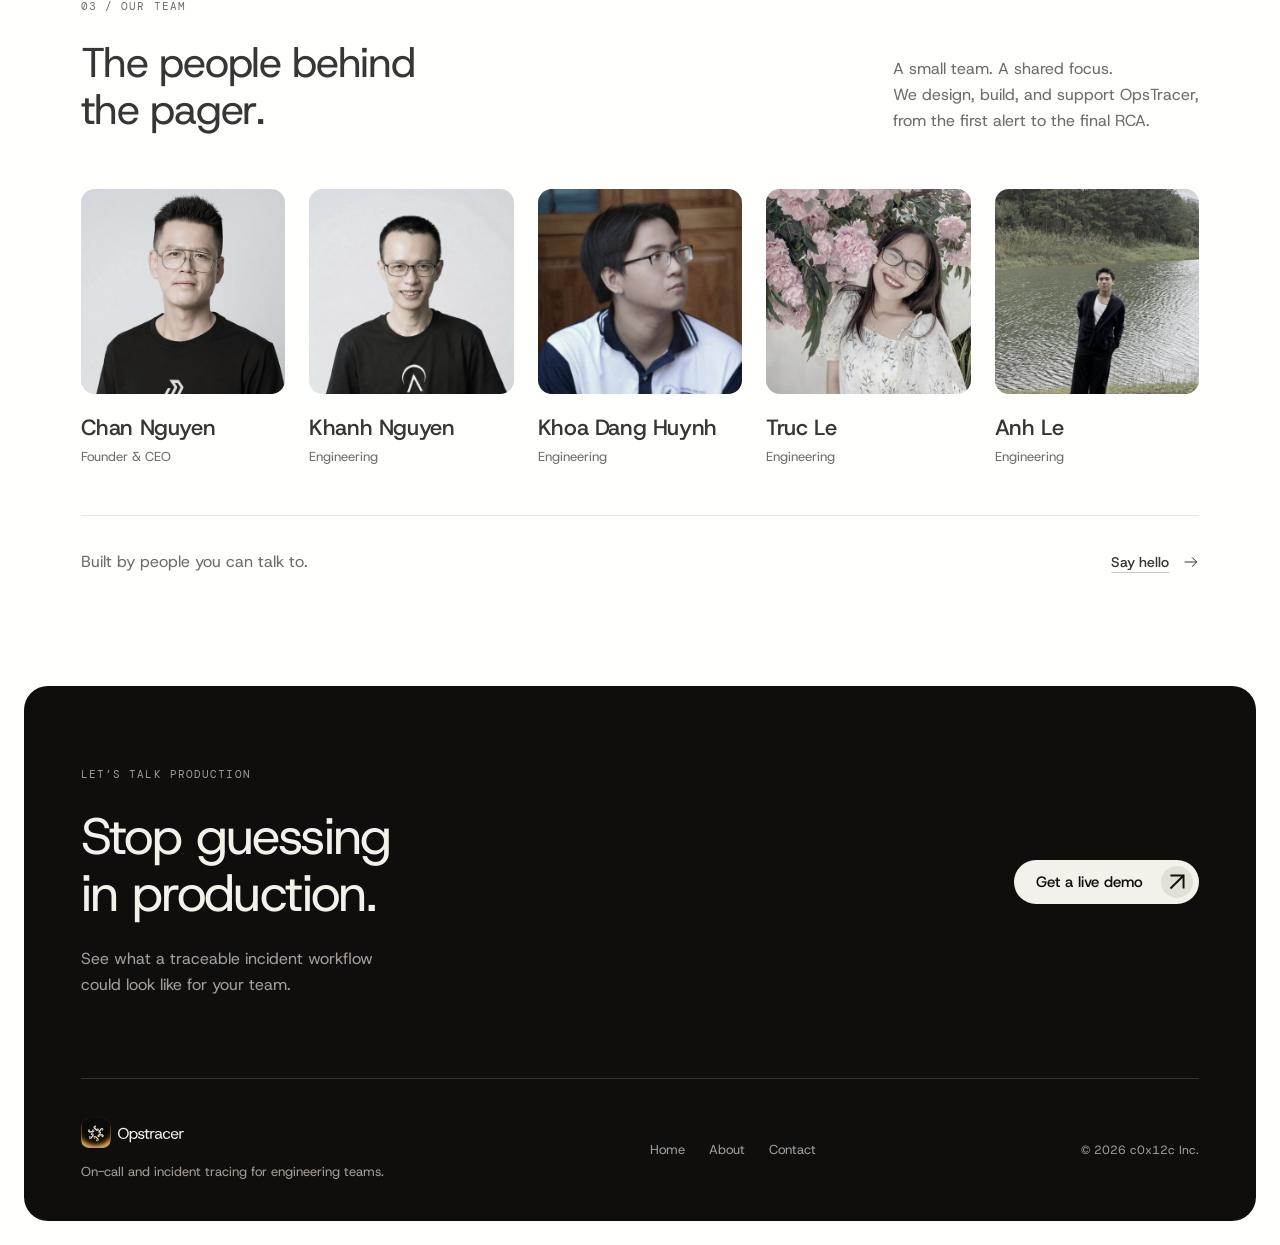
==== commit 7d80ae94: "remove team member" ====
--- a/about/index.html
+++ b/about/index.html
@@ -106,11 +106,8 @@
       <ul class="team-grid">
         <li class="teammate"><div class="portrait"><img src="../assets/team/chan-nguyen.jpg" alt="Chan Nguyen" width="480" height="480" loading="lazy" decoding="async"></div><h3>Chan Nguyen</h3><p>Founder &amp; CEO</p></li>
         <li class="teammate"><div class="portrait"><img src="../assets/team/khanh-nguyen.jpg" alt="Khanh Nguyen" width="480" height="480" loading="lazy" decoding="async"></div><h3>Khanh Nguyen</h3><p>Engineering</p></li>
-        <li class="teammate"><div class="portrait"><img src="../assets/team/tuan-doan.jpg" alt="Tuan Doan" width="480" height="480" loading="lazy" decoding="async"></div><h3>Tuan Doan</h3><p>Engineering</p></li>
         <li class="teammate"><div class="portrait"><img src="../assets/team/khoa-dang-huynh.jpg" alt="Khoa Dang Huynh" width="480" height="480" loading="lazy" decoding="async"></div><h3>Khoa Dang Huynh</h3><p>Engineering</p></li>
         <li class="teammate"><div class="portrait"><img src="../assets/team/truc-le.jpg" alt="Truc Le" width="480" height="480" loading="lazy" decoding="async"></div><h3>Truc Le</h3><p>Engineering</p></li>
-        <li class="teammate"><div class="portrait"><img src="../assets/team/nguyen-dang.jpg" alt="Nguyen Dang" width="480" height="480" loading="lazy" decoding="async"></div><h3>Nguyen Dang</h3><p>Engineering</p></li>
-        <li class="teammate"><div class="portrait"><img src="../assets/team/huy-che.jpg" alt="Huy Che" width="480" height="480" loading="lazy" decoding="async"></div><h3>Huy Che</h3><p>Engineering</p></li>
         <li class="teammate"><div class="portrait"><img src="../assets/team/anh-le.jpg" alt="Anh Le" width="480" height="480" loading="lazy" decoding="async"></div><h3>Anh Le</h3><p>Engineering</p></li>
       </ul>
       <div class="team-note"><p>Built by people you can talk to.</p><a class="text-link" href="mailto:hello@opstracer.ai">Say hello<span class="icon icon-arrow-right" aria-hidden="true"></span></a></div>
--- a/assets/about.css
+++ b/assets/about.css
@@ -115,7 +115,7 @@
 @keyframes beam-travel{from{stroke-dashoffset:100}to{stroke-dashoffset:0}}
 
 .team{padding-block:var(--space-section)}
-.team-grid{display:grid;grid-template-columns:repeat(4,minmax(0,1fr));gap:48px 24px;margin-top:56px}
+.team-grid{display:grid;grid-template-columns:repeat(5,minmax(0,1fr));gap:48px 24px;margin-top:56px}
 .portrait{aspect-ratio:1;overflow:hidden;border-radius:14px;background:var(--warm)}
 .portrait img{width:100%;height:100%;object-fit:cover;filter:saturate(.55);transition:transform .6s cubic-bezier(.22,1,.36,1),filter .4s}
 .teammate h3{margin-top:20px;font-size:22px;line-height:1.25;font-weight:500;letter-spacing:-.4px}
